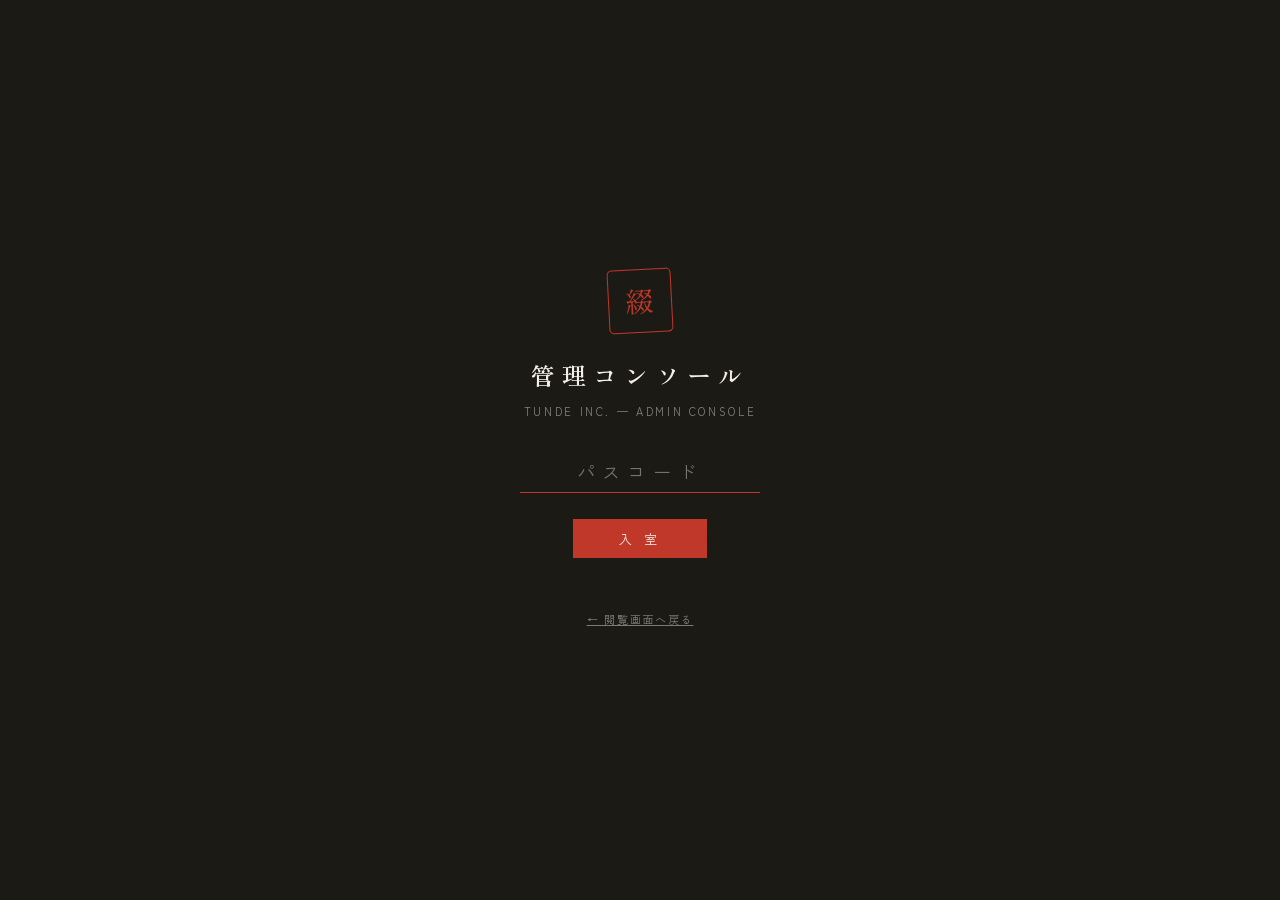
==== admin.html @ 68c8197d "feat: TUNDE INC. プロジェクト管理板（閲覧ダッシュボード＋管理コンソール）" ====
<!DOCTYPE html>
<html lang="ja">
<head>
  <meta charset="UTF-8">
  <meta name="viewport" content="width=1280">
  <meta name="robots" content="noindex">
  <title>管理コンソール ｜ TUNDE INC.</title>
  <link rel="preconnect" href="https://fonts.googleapis.com">
  <link rel="preconnect" href="https://fonts.gstatic.com" crossorigin>
  <link href="https://fonts.googleapis.com/css2?family=Zen+Old+Mincho:wght@400;600;700&family=Zen+Kaku+Gothic+New:wght@400;500;700&display=swap" rel="stylesheet">
  <link rel="stylesheet" href="css/theme.css">
  <link rel="stylesheet" href="css/admin.css">
</head>
<body class="admin-body">

  <!-- パスコードゲート -->
  <div class="gate" id="gate">
    <div class="gate-box">
      <div class="seal">綴</div>
      <h1>管理コンソール</h1>
      <p>TUNDE INC. — ADMIN CONSOLE</p>
      <form id="gateForm">
        <input type="password" id="gatePass" placeholder="パスコード" autocomplete="off" autofocus>
        <button type="submit">入 室</button>
      </form>
      <div class="gate-error" id="gateError"></div>
      <a class="back" href="index.html">← 閲覧画面へ戻る</a>
    </div>
  </div>

  <!-- ヘッダー -->
  <header class="admin-head">
    <span class="mark">TUNDE<em>・</em>INC <span class="sub">ADMIN CONSOLE</span></span>
    <span class="dirty-dot" id="dirtyDot">● 未保存の変更あり</span>
    <span class="spacer"></span>
    <button class="btn btn--ghost" id="btnToken">トークン設定</button>
    <button class="btn btn--ghost" id="btnExport">JSON書出</button>
    <button class="btn btn--ghost" id="btnImport">JSON読込</button>
    <input type="file" id="importFile" accept=".json" hidden>
    <button class="btn" onclick="location.href='index.html'">閲覧画面</button>
    <button class="btn btn--primary" id="btnSave">GitHubに保存</button>
  </header>

  <!-- 本体 -->
  <main class="admin-main">
    <div class="tabs">
      <button class="tab on" data-tab="projects">案件</button>
      <button class="tab" data-tab="tasks">作業</button>
      <button class="tab" data-tab="members">人員</button>
    </div>
    <div id="adminApp">
      <div class="loading">読 み 込 み 中 …</div>
    </div>
  </main>

  <!-- 編集モーダル -->
  <div class="modal-wrap" id="modalWrap">
    <div class="modal" id="modalBody"></div>
  </div>

  <script src="js/config.js"></script>
  <script src="js/store.js"></script>
  <script src="js/ui.js"></script>
  <script src="js/github.js"></script>
  <script src="js/admin.js"></script>
</body>
</html>
---- css/theme.css ----
/* ============================================
   TUNDE INC. — 和モダン・エディトリアル テーマ
   生成り紙 × 墨 × 朱
   ============================================ */

:root {
  --paper: #f5f1e8;
  --paper-deep: #ece6d8;
  --ink: #1d1b16;
  --ink-soft: #4a463d;
  --ink-faint: #8a8474;
  --vermillion: #c2392a;
  --vermillion-deep: #9c2b1f;
  --gold: #8a6d3b;
  --pine: #3e6257;
  --hairline: rgba(29, 27, 22, 0.16);
  --hairline-strong: rgba(29, 27, 22, 0.34);
  --card: #faf7f0;
  --shadow: 0 2px 14px rgba(29, 27, 22, 0.07);
  --font-display: 'Zen Old Mincho', serif;
  --font-body: 'Zen Kaku Gothic New', sans-serif;
}

* { margin: 0; padding: 0; box-sizing: border-box; }

html { scroll-behavior: smooth; }

body {
  font-family: var(--font-body);
  background-color: var(--paper);
  color: var(--ink);
  font-size: 14px;
  line-height: 1.7;
  letter-spacing: 0.02em;
  min-width: 1100px;
}

/* 紙の質感（ノイズ） */
body::before {
  content: '';
  position: fixed;
  inset: 0;
  pointer-events: none;
  z-index: 1000;
  opacity: 0.5;
  background-image: url("data:image/svg+xml,%3Csvg xmlns='http://www.w3.org/2000/svg' width='160' height='160'%3E%3Cfilter id='n'%3E%3CfeTurbulence type='fractalNoise' baseFrequency='0.85' numOctaves='2'/%3E%3CfeColorMatrix values='0 0 0 0 0 0 0 0 0 0 0 0 0 0 0 0 0 0 0.025 0'/%3E%3C/filter%3E%3Crect width='160' height='160' filter='url(%23n)'/%3E%3C/svg%3E");
}

::selection { background: var(--vermillion); color: var(--paper); }

a { color: inherit; }

button {
  font-family: var(--font-body);
  cursor: pointer;
}

/* ---------- バッジ ---------- */
.badge {
  display: inline-block;
  font-size: 11px;
  padding: 1px 10px 2px;
  border: 1px solid currentColor;
  border-radius: 999px;
  letter-spacing: 0.12em;
  white-space: nowrap;
}
.badge--active { color: var(--vermillion); background: rgba(194, 57, 42, 0.06); }
.badge--plan   { color: var(--gold); background: rgba(138, 109, 59, 0.07); }
.badge--hold   { color: var(--ink-faint); background: rgba(138, 132, 116, 0.1); }
.badge--done   { color: var(--pine); background: rgba(62, 98, 87, 0.07); }
.badge--todo   { color: var(--ink-soft); background: rgba(74, 70, 61, 0.06); }

/* ---------- 優先度 ---------- */
.prio {
  display: inline-grid;
  place-items: center;
  width: 22px;
  height: 22px;
  font-size: 11px;
  border-radius: 3px;
  font-weight: 700;
}
.prio--high { background: var(--vermillion); color: var(--paper); }
.prio--mid  { background: transparent; color: var(--gold); border: 1px solid var(--gold); }
.prio--low  { background: transparent; color: var(--ink-faint); border: 1px dashed var(--ink-faint); }

/* ---------- アバター ---------- */
.avatar {
  --av: var(--ink-soft);
  display: inline-grid;
  place-items: center;
  width: 30px;
  height: 30px;
  border-radius: 50%;
  background: var(--av);
  color: var(--paper);
  font-size: 13px;
  font-weight: 700;
  border: 2px solid var(--card);
  flex-shrink: 0;
}
.avatar--sm { width: 24px; height: 24px; font-size: 11px; }
.avatar--empty { background: var(--paper-deep); color: var(--ink-faint); }
.avatar-stack { display: inline-flex; }
.avatar-stack .avatar:not(:first-child) { margin-left: -8px; }

/* ---------- 期限表示 ---------- */
.due { font-variant-numeric: tabular-nums; white-space: nowrap; }
.due--over  { color: var(--vermillion); font-weight: 700; }
.due--today { color: var(--vermillion); font-weight: 700; }
.due--soon  { color: var(--gold); font-weight: 700; }
.due--done  { color: var(--ink-faint); text-decoration: line-through; }

/* ---------- トースト ---------- */
.toast {
  position: fixed;
  bottom: 28px;
  left: 50%;
  transform: translate(-50%, 16px);
  background: var(--ink);
  color: var(--paper);
  padding: 12px 28px;
  font-size: 13px;
  letter-spacing: 0.08em;
  border-radius: 3px;
  opacity: 0;
  transition: all 0.35s ease;
  z-index: 2000;
  box-shadow: 0 8px 30px rgba(29, 27, 22, 0.3);
}
.toast--show { opacity: 1; transform: translate(-50%, 0); }
.toast--error { background: var(--vermillion-deep); }
.toast--success { background: var(--pine); }

/* ---------- 汎用 ---------- */
.section-label {
  font-family: var(--font-display);
  font-size: 20px;
  letter-spacing: 0.28em;
  display: flex;
  align-items: baseline;
  gap: 14px;
  margin-bottom: 18px;
}
.section-label::after {
  content: '';
  flex: 1;
  border-bottom: 1px solid var(--hairline);
}
.section-label .en {
  font-size: 10px;
  letter-spacing: 0.34em;
  color: var(--vermillion);
  font-family: var(--font-body);
}

.empty-note {
  color: var(--ink-faint);
  font-size: 13px;
  padding: 24px;
  text-align: center;
  border: 1px dashed var(--hairline);
}

@keyframes rise {
  from { opacity: 0; transform: translateY(14px); }
  to   { opacity: 1; transform: translateY(0); }
}
.rise { animation: rise 0.6s cubic-bezier(0.22, 1, 0.36, 1) both; }
---- css/admin.css ----
/* ============================================
   管理コンソール レイアウト
   ============================================ */

.admin-body { background: var(--paper); }

/* ---------- パスコードゲート ---------- */
.gate {
  position: fixed;
  inset: 0;
  background: var(--ink);
  display: grid;
  place-items: center;
  z-index: 500;
}
.gate-box {
  text-align: center;
  color: var(--paper);
  animation: rise 0.7s cubic-bezier(0.22, 1, 0.36, 1) both;
}
.gate-box .seal {
  width: 64px;
  height: 64px;
  margin: 0 auto 22px;
  border: 1.5px solid var(--vermillion);
  color: var(--vermillion);
  display: grid;
  place-items: center;
  font-family: var(--font-display);
  font-size: 28px;
  border-radius: 5px;
  transform: rotate(-3deg);
}
.gate-box h1 {
  font-family: var(--font-display);
  font-size: 24px;
  letter-spacing: 0.3em;
  font-weight: 600;
  margin-bottom: 6px;
}
.gate-box p { font-size: 11px; letter-spacing: 0.24em; color: rgba(245, 241, 232, 0.5); margin-bottom: 30px; }
.gate-box input {
  font-family: var(--font-body);
  background: transparent;
  border: none;
  border-bottom: 1px solid rgba(245, 241, 232, 0.4);
  color: var(--paper);
  font-size: 18px;
  letter-spacing: 0.4em;
  text-align: center;
  padding: 8px 4px;
  width: 240px;
  outline: none;
  transition: border-color 0.3s;
}
.gate-box input:focus { border-bottom-color: var(--vermillion); }
.gate-box button {
  display: block;
  margin: 26px auto 0;
  background: var(--vermillion);
  color: var(--paper);
  border: none;
  padding: 10px 46px;
  font-size: 13px;
  letter-spacing: 0.3em;
  transition: background 0.25s;
}
.gate-box button:hover { background: var(--vermillion-deep); }
.gate-box .gate-error { color: var(--vermillion); font-size: 12px; margin-top: 14px; min-height: 1.5em; letter-spacing: 0.1em; }
.gate-box .back { display: inline-block; margin-top: 20px; font-size: 11px; color: rgba(245, 241, 232, 0.45); letter-spacing: 0.16em; }

/* ---------- ヘッダー ---------- */
.admin-head {
  display: flex;
  align-items: center;
  gap: 22px;
  padding: 18px 40px;
  border-bottom: 2px solid var(--ink);
  background: var(--card);
  position: sticky;
  top: 0;
  z-index: 100;
}
.admin-head .mark {
  font-family: var(--font-display);
  font-size: 20px;
  letter-spacing: 0.2em;
  font-weight: 600;
}
.admin-head .mark em { font-style: normal; color: var(--vermillion); }
.admin-head .sub { font-size: 10px; letter-spacing: 0.3em; color: var(--ink-faint); }
.admin-head .spacer { flex: 1; }

.btn {
  font-size: 12.5px;
  letter-spacing: 0.12em;
  padding: 9px 22px;
  border: 1px solid var(--ink);
  background: transparent;
  color: var(--ink);
  transition: all 0.2s;
}
.btn:hover { background: var(--ink); color: var(--paper); }
.btn--primary { background: var(--vermillion); border-color: var(--vermillion); color: var(--paper); }
.btn--primary:hover { background: var(--vermillion-deep); border-color: var(--vermillion-deep); }
.btn--ghost { border-color: var(--hairline-strong); color: var(--ink-soft); }
.btn--sm { padding: 4px 14px; font-size: 11.5px; }
.btn--danger { border-color: var(--vermillion); color: var(--vermillion); }
.btn--danger:hover { background: var(--vermillion); color: var(--paper); }
.btn:disabled { opacity: 0.45; cursor: not-allowed; }

.dirty-dot {
  font-size: 11.5px;
  color: var(--gold);
  letter-spacing: 0.1em;
  display: none;
}
.dirty-dot.on { display: inline; }

/* ---------- タブ ---------- */
.admin-main { padding: 34px 40px 100px; max-width: 1280px; margin: 0 auto; }
.tabs { display: flex; gap: 4px; border-bottom: 1px solid var(--hairline-strong); margin-bottom: 26px; }
.tab {
  font-family: var(--font-display);
  font-size: 15px;
  letter-spacing: 0.18em;
  padding: 10px 30px;
  background: transparent;
  border: 1px solid transparent;
  border-bottom: none;
  color: var(--ink-faint);
  position: relative;
  top: 1px;
}
.tab.on {
  background: var(--card);
  border-color: var(--hairline-strong);
  color: var(--ink);
  border-top: 2px solid var(--vermillion);
}

/* ---------- 編集テーブル ---------- */
.edit-head { display: flex; justify-content: space-between; align-items: center; margin-bottom: 14px; }
.edit-head .hint { font-size: 12px; color: var(--ink-faint); }

table.edit-table {
  width: 100%;
  border-collapse: collapse;
  background: var(--card);
  box-shadow: var(--shadow);
}
.edit-table th {
  font-size: 11px;
  letter-spacing: 0.2em;
  font-weight: 500;
  text-align: left;
  color: var(--ink-soft);
  padding: 10px 14px;
  background: var(--paper-deep);
  border-top: 1px solid var(--hairline-strong);
  border-bottom: 1px solid var(--hairline-strong);
}
.edit-table td {
  padding: 10px 14px;
  border-bottom: 1px solid var(--hairline);
  font-size: 13px;
  vertical-align: middle;
}
.edit-table .ops { white-space: nowrap; text-align: right; }
.edit-table .ops button + button { margin-left: 6px; }

/* ---------- モーダル ---------- */
.modal-wrap {
  position: fixed;
  inset: 0;
  background: rgba(29, 27, 22, 0.55);
  display: none;
  place-items: center;
  z-index: 300;
  backdrop-filter: blur(2px);
}
.modal-wrap.open { display: grid; }
.modal {
  background: var(--card);
  width: 560px;
  max-height: 86vh;
  overflow-y: auto;
  border-top: 3px solid var(--vermillion);
  box-shadow: 0 24px 60px rgba(29, 27, 22, 0.35);
  padding: 30px 36px 28px;
  animation: rise 0.35s cubic-bezier(0.22, 1, 0.36, 1) both;
}
.modal h3 {
  font-family: var(--font-display);
  font-size: 19px;
  letter-spacing: 0.16em;
  margin-bottom: 22px;
  padding-bottom: 12px;
  border-bottom: 1px solid var(--hairline);
}
.field { margin-bottom: 16px; }
.field label {
  display: block;
  font-size: 11px;
  letter-spacing: 0.2em;
  color: var(--ink-soft);
  margin-bottom: 5px;
}
.field input[type="text"], .field input[type="date"], .field input[type="password"],
.field select, .field textarea {
  width: 100%;
  font-family: var(--font-body);
  font-size: 13.5px;
  padding: 9px 12px;
  border: 1px solid var(--hairline-strong);
  background: var(--paper);
  color: var(--ink);
  outline: none;
  transition: border-color 0.2s;
}
.field input:focus, .field select:focus, .field textarea:focus { border-color: var(--vermillion); }
.field textarea { resize: vertical; min-height: 64px; }
.field-row { display: grid; grid-template-columns: 1fr 1fr; gap: 14px; }
.field .note { font-size: 11px; color: var(--ink-faint); margin-top: 4px; line-height: 1.6; }
.field input[type="color"] { width: 56px; height: 34px; border: 1px solid var(--hairline-strong); background: var(--paper); padding: 2px; }

.member-checks { display: flex; flex-wrap: wrap; gap: 8px; }
.member-checks label {
  display: inline-flex;
  align-items: center;
  gap: 6px;
  font-size: 12.5px;
  border: 1px solid var(--hairline-strong);
  padding: 5px 12px;
  cursor: pointer;
  letter-spacing: 0.04em;
  user-select: none;
}
.member-checks label:has(input:checked) { background: var(--ink); color: var(--paper); border-color: var(--ink); }
.member-checks input { accent-color: var(--vermillion); }

.modal-foot { display: flex; justify-content: flex-end; gap: 10px; margin-top: 26px; }

.token-status { font-size: 12px; letter-spacing: 0.06em; }
.token-status.ok { color: var(--pine); }
.token-status.ng { color: var(--vermillion); }
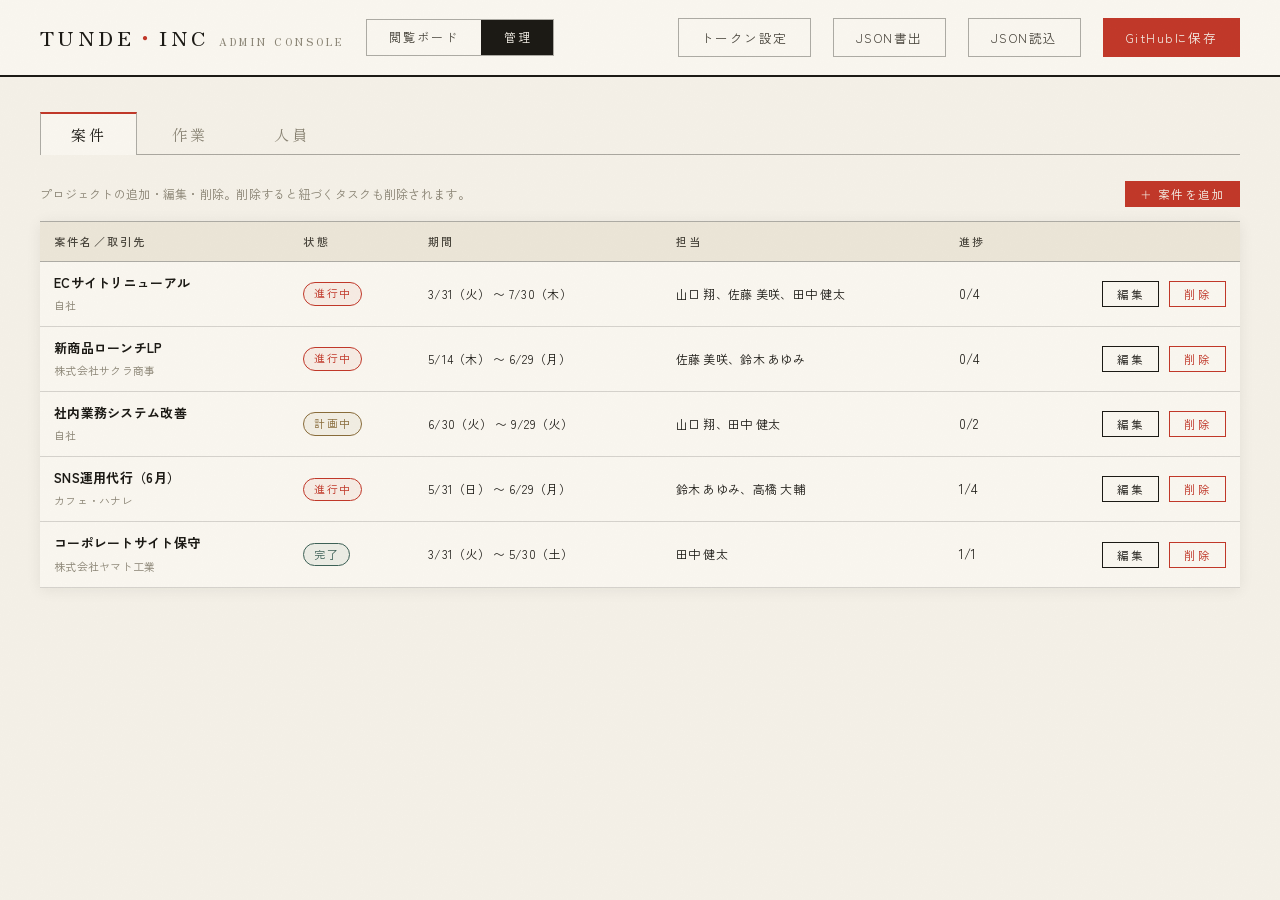
==== commit df66aa68: "feat: 案件クリックでタスク絞り込み・画面切替タブ・タスクテンプレート一括追加、パスコード廃止" ====
--- a/admin.html
+++ b/admin.html
@@ -13,31 +13,19 @@
 </head>
 <body class="admin-body">
 
-  <!-- パスコードゲート -->
-  <div class="gate" id="gate">
-    <div class="gate-box">
-      <div class="seal">綴</div>
-      <h1>管理コンソール</h1>
-      <p>TUNDE INC. — ADMIN CONSOLE</p>
-      <form id="gateForm">
-        <input type="password" id="gatePass" placeholder="パスコード" autocomplete="off" autofocus>
-        <button type="submit">入 室</button>
-      </form>
-      <div class="gate-error" id="gateError"></div>
-      <a class="back" href="index.html">← 閲覧画面へ戻る</a>
-    </div>
-  </div>
-
   <!-- ヘッダー -->
   <header class="admin-head">
     <span class="mark">TUNDE<em>・</em>INC <span class="sub">ADMIN CONSOLE</span></span>
+    <nav class="mode-tabs">
+      <a class="mode-tab" href="index.html">閲覧ボード</a>
+      <a class="mode-tab on" href="admin.html">管理</a>
+    </nav>
     <span class="dirty-dot" id="dirtyDot">● 未保存の変更あり</span>
     <span class="spacer"></span>
     <button class="btn btn--ghost" id="btnToken">トークン設定</button>
     <button class="btn btn--ghost" id="btnExport">JSON書出</button>
     <button class="btn btn--ghost" id="btnImport">JSON読込</button>
     <input type="file" id="importFile" accept=".json" hidden>
-    <button class="btn" onclick="location.href='index.html'">閲覧画面</button>
     <button class="btn btn--primary" id="btnSave">GitHubに保存</button>
   </header>
 
@@ -62,6 +50,7 @@
   <script src="js/store.js"></script>
   <script src="js/ui.js"></script>
   <script src="js/github.js"></script>
+  <script src="js/templates.js"></script>
   <script src="js/admin.js"></script>
 </body>
 </html>
--- a/css/theme.css
+++ b/css/theme.css
@@ -155,6 +155,27 @@
   font-family: var(--font-body);
 }
 
+/* ---------- 画面切替タブ ---------- */
+.mode-tabs {
+  display: inline-flex;
+  border: 1px solid var(--hairline-strong);
+  background: var(--card);
+}
+.mode-tab {
+  font-size: 12px;
+  letter-spacing: 0.16em;
+  padding: 7px 22px;
+  text-decoration: none;
+  color: var(--ink-soft);
+  transition: all 0.2s;
+}
+.mode-tab + .mode-tab { border-left: 1px solid var(--hairline-strong); }
+.mode-tab:hover { background: var(--paper-deep); }
+.mode-tab.on {
+  background: var(--ink);
+  color: var(--paper);
+}
+
 .empty-note {
   color: var(--ink-faint);
   font-size: 13px;
--- a/css/admin.css
+++ b/css/admin.css
@@ -4,70 +4,31 @@
 
 .admin-body { background: var(--paper); }
 
-/* ---------- パスコードゲート ---------- */
-.gate {
-  position: fixed;
-  inset: 0;
-  background: var(--ink);
-  display: grid;
-  place-items: center;
-  z-index: 500;
-}
-.gate-box {
-  text-align: center;
-  color: var(--paper);
-  animation: rise 0.7s cubic-bezier(0.22, 1, 0.36, 1) both;
-}
-.gate-box .seal {
-  width: 64px;
-  height: 64px;
-  margin: 0 auto 22px;
-  border: 1.5px solid var(--vermillion);
-  color: var(--vermillion);
-  display: grid;
-  place-items: center;
-  font-family: var(--font-display);
-  font-size: 28px;
-  border-radius: 5px;
-  transform: rotate(-3deg);
-}
-.gate-box h1 {
-  font-family: var(--font-display);
-  font-size: 24px;
-  letter-spacing: 0.3em;
-  font-weight: 600;
-  margin-bottom: 6px;
-}
-.gate-box p { font-size: 11px; letter-spacing: 0.24em; color: rgba(245, 241, 232, 0.5); margin-bottom: 30px; }
-.gate-box input {
-  font-family: var(--font-body);
-  background: transparent;
-  border: none;
-  border-bottom: 1px solid rgba(245, 241, 232, 0.4);
-  color: var(--paper);
-  font-size: 18px;
-  letter-spacing: 0.4em;
-  text-align: center;
-  padding: 8px 4px;
-  width: 240px;
-  outline: none;
-  transition: border-color 0.3s;
-}
-.gate-box input:focus { border-bottom-color: var(--vermillion); }
-.gate-box button {
-  display: block;
-  margin: 26px auto 0;
-  background: var(--vermillion);
-  color: var(--paper);
-  border: none;
-  padding: 10px 46px;
+/* ---------- タスクテンプレート ---------- */
+.tpl-list {
+  display: flex;
+  flex-direction: column;
+  max-height: 280px;
+  overflow-y: auto;
+  border: 1px solid var(--hairline-strong);
+  background: var(--paper);
+}
+.tpl-item {
+  display: flex;
+  align-items: center;
+  gap: 10px;
+  padding: 8px 12px;
   font-size: 13px;
-  letter-spacing: 0.3em;
-  transition: background 0.25s;
-}
-.gate-box button:hover { background: var(--vermillion-deep); }
-.gate-box .gate-error { color: var(--vermillion); font-size: 12px; margin-top: 14px; min-height: 1.5em; letter-spacing: 0.1em; }
-.gate-box .back { display: inline-block; margin-top: 20px; font-size: 11px; color: rgba(245, 241, 232, 0.45); letter-spacing: 0.16em; }
+  cursor: pointer;
+  border-bottom: 1px solid var(--hairline);
+  user-select: none;
+}
+.tpl-item:last-child { border-bottom: none; }
+.tpl-item:hover { background: var(--paper-deep); }
+.tpl-item input { accent-color: var(--vermillion); }
+.tpl-item .tpl-title { flex: 1; }
+.tpl-item .tpl-due { font-size: 11.5px; color: var(--ink-faint); white-space: nowrap; }
+.tpl-item:has(input:not(:checked)) { opacity: 0.45; }
 
 /* ---------- ヘッダー ---------- */
 .admin-head {
